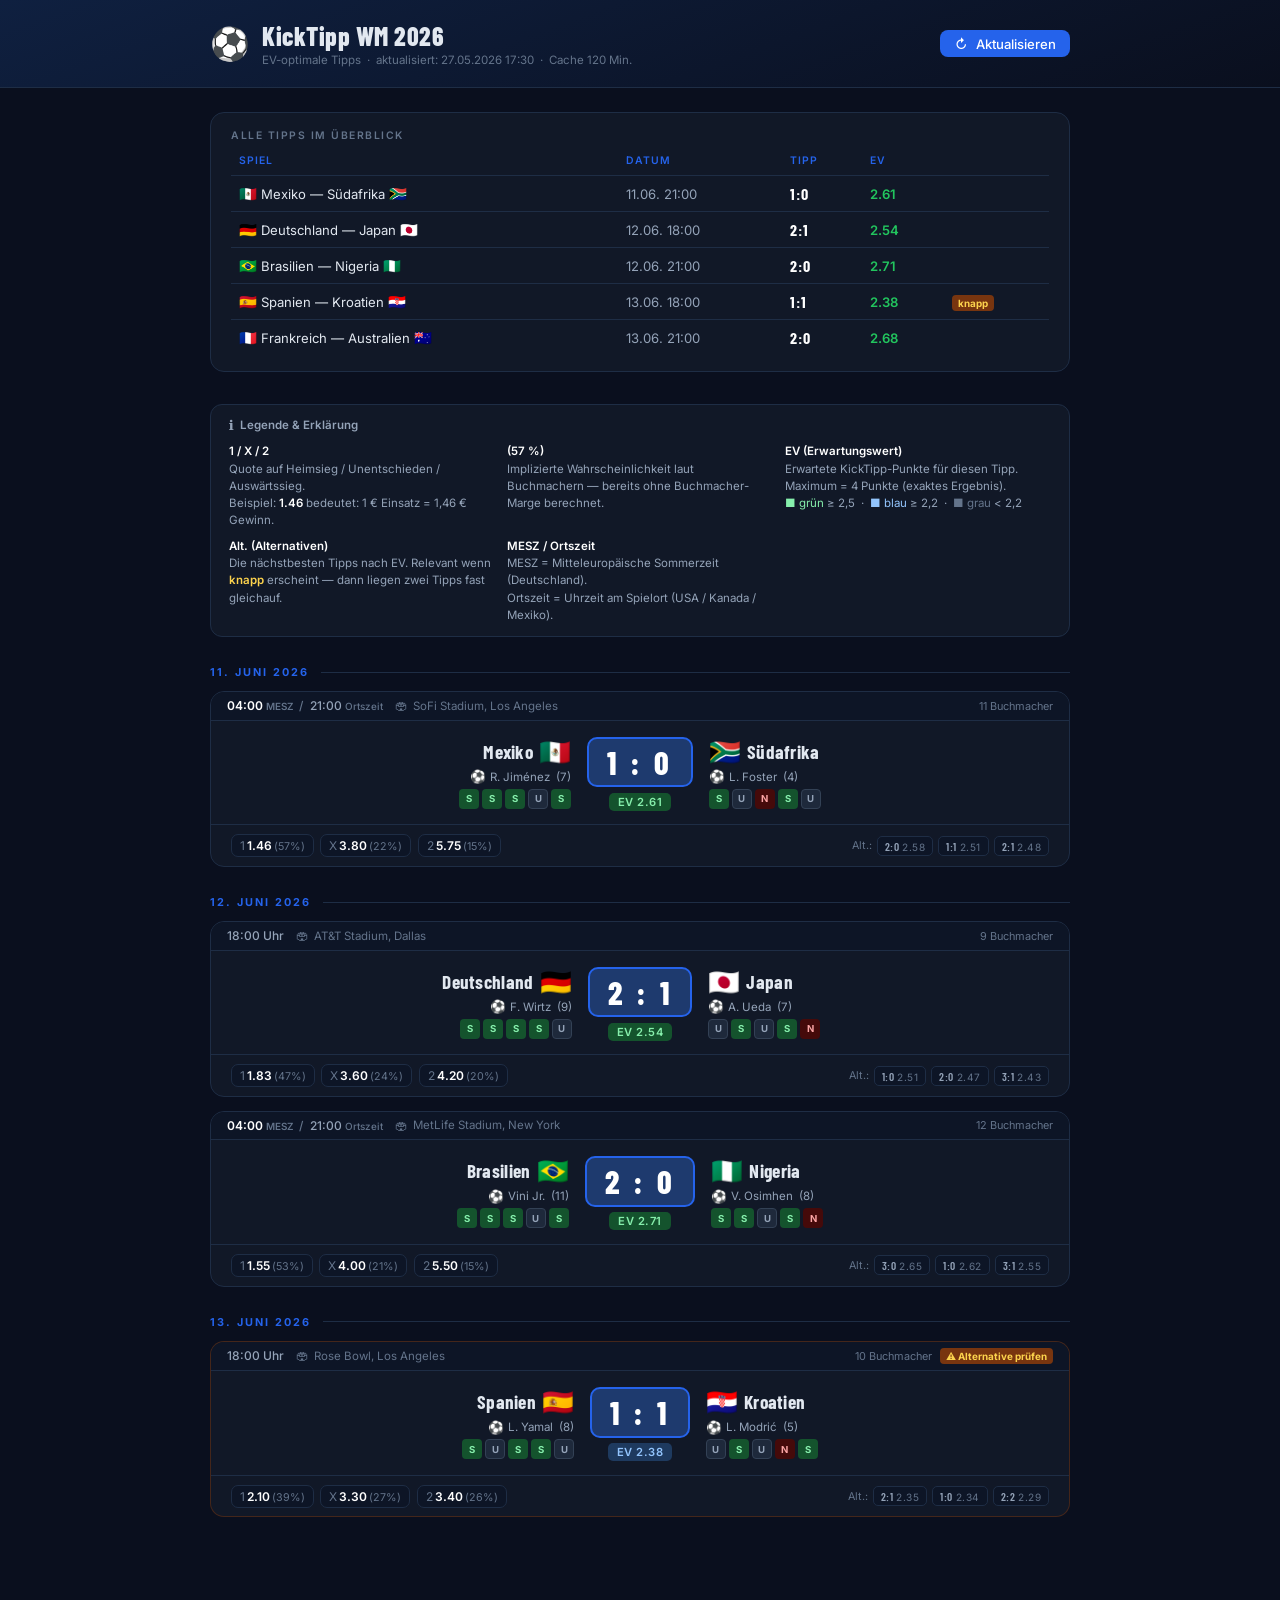
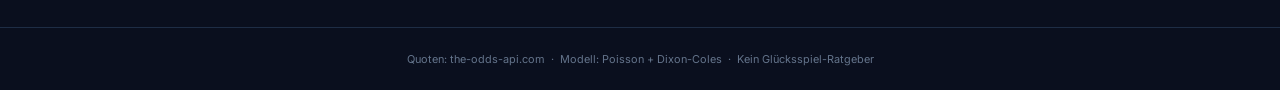
==== preview_demo.html @ 8f8577c2 "Add dual timezone display and odds legend - MESZ (German time) + local venue time shown side by side" ====
<!DOCTYPE html>
<html lang="de">
<head>
  <meta charset="UTF-8">
  <meta name="viewport" content="width=device-width, initial-scale=1">
  <title>KickTipp WM 2026 — Vorschau</title>
  <link rel="preconnect" href="https://fonts.googleapis.com">
  <link rel="preconnect" href="https://fonts.gstatic.com" crossorigin>
  <link href="https://fonts.googleapis.com/css2?family=Barlow+Condensed:wght@400;600;700;800&family=Inter:wght@400;500;600&display=swap" rel="stylesheet">
  <style>
    :root {
      --bg:        #0a0f1e;
      --bg-card:   #111827;
      --bg-inner:  #0d1526;
      --border:    #1e2d45;
      --blue:      #2563eb;
      --blue-dim:  #1e3a6e;
      --green:     #22c55e;
      --text:      #e2e8f0;
      --muted:     #64748b;
      --muted2:    #94a3b8;
      --ff-d: 'Barlow Condensed', sans-serif;
      --ff-b: 'Inter', system-ui, sans-serif;
    }
    *, *::before, *::after { box-sizing: border-box; margin: 0; padding: 0; }
    body { background: var(--bg); color: var(--text); font-family: var(--ff-b); }

    /* HEADER */
    .header { background: linear-gradient(160deg, #0f2040 0%, var(--bg) 100%); border-bottom: 1px solid var(--border); padding: 1.25rem 0; }
    .header-inner { max-width: 900px; margin: 0 auto; padding: 0 1.25rem; display: flex; align-items: center; justify-content: space-between; gap: 1rem; flex-wrap: wrap; }
    .header-logo { display: flex; align-items: center; gap: .75rem; }
    .header-ball { font-size: 2rem; }
    .header-title { font-family: var(--ff-d); font-weight: 800; font-size: 1.6rem; letter-spacing: .5px; }
    .header-sub { font-size: .72rem; color: var(--muted); margin-top: 2px; }
    .btn-refresh { background: var(--blue); color: #fff; border-radius: 8px; padding: .45em 1.1em; font-size: .82rem; font-weight: 500; text-decoration: none; }

    /* LAYOUT */
    .main { max-width: 900px; margin: 0 auto; padding: 1.5rem 1.25rem 4rem; }

    /* SUMMARY */
    .summary { background: var(--bg-card); border: 1px solid var(--border); border-radius: 14px; padding: 1rem 1.25rem; margin-bottom: 2rem; }
    .summary-label { font-size: .65rem; font-weight: 600; color: var(--muted); text-transform: uppercase; letter-spacing: 1.5px; margin-bottom: .75rem; }
    .summary table { width: 100%; border-collapse: collapse; font-size: .82rem; }
    .summary th { font-size: .65rem; font-weight: 600; text-transform: uppercase; letter-spacing: 1px; color: var(--blue); padding: 0 .5rem .5rem; text-align: left; border-bottom: 1px solid var(--border); }
    .summary td { padding: .5rem .5rem; border-bottom: 1px solid var(--border); vertical-align: middle; }
    .summary tr:last-child td { border-bottom: none; }
    .s-flag { font-size: .9rem; margin-right: 4px; }
    .s-tip { font-family: var(--ff-d); font-weight: 700; font-size: 1rem; letter-spacing: 1px; color: #fff; }
    .s-ev { color: var(--green); font-weight: 600; }
    .s-date { color: var(--muted2); white-space: nowrap; }
    .close-badge { background: #78350f; color: #fcd34d; font-size: .62rem; font-weight: 700; border-radius: 4px; padding: 2px 6px; }

    /* DATE HEADER */
    .date-header { font-size: .68rem; font-weight: 700; color: var(--blue); text-transform: uppercase; letter-spacing: 2px; margin: 1.75rem 0 .75rem; display: flex; align-items: center; gap: .75rem; }
    .date-header::after { content: ''; flex: 1; height: 1px; background: var(--border); }

    /* MATCH CARD */
    .match-card { background: var(--bg-card); border: 1px solid var(--border); border-radius: 14px; margin-bottom: .85rem; overflow: hidden; transition: border-color .2s, transform .15s; }
    .match-card:hover { border-color: #2563eb50; transform: translateY(-1px); }
    .match-card.close-call { border-color: #78350f80; }

    /* TOP BAR */
    .card-topbar { background: var(--bg-inner); border-bottom: 1px solid var(--border); padding: .4rem 1rem; display: flex; align-items: center; justify-content: space-between; gap: .75rem; flex-wrap: wrap; }
    .topbar-left { display: flex; align-items: center; gap: .75rem; }
    .card-time { font-size: .75rem; color: var(--muted2); font-weight: 500; display: flex; align-items: center; gap: .4rem; flex-wrap: wrap; }
    .time-de { color: #fff; font-weight: 600; }
    .time-sep { color: var(--muted); }
    .time-local { color: var(--muted2); }
    .time-label { font-size: .62rem; color: var(--muted); }
    .card-stadium { font-size: .72rem; color: var(--muted); display: flex; align-items: center; gap: .3rem; }
    .card-stadium::before { content: '🏟'; font-size: .8rem; }
    .legend { background: var(--bg-card); border: 1px solid var(--border); border-radius: 12px; padding: .75rem 1.1rem; margin-bottom: 1.75rem; }
    .legend summary { font-size: .72rem; font-weight: 600; color: var(--muted2); cursor: pointer; list-style: none; display: flex; align-items: center; gap: .4rem; }
    .legend summary::-webkit-details-marker { display: none; }
    .legend summary::before { content: 'ℹ️'; font-size: .85rem; }
    .legend[open] summary { margin-bottom: .65rem; }
    .legend-grid { display: grid; grid-template-columns: repeat(auto-fill, minmax(200px, 1fr)); gap: .5rem .75rem; }
    .legend-item { font-size: .72rem; color: var(--muted2); line-height: 1.5; }
    .legend-item strong { color: #fff; font-weight: 600; }
    .topbar-right { display: flex; align-items: center; gap: .5rem; }
    .bm-count { font-size: .68rem; color: var(--muted); }

    /* SCOREBOARD */
    .scoreboard { display: grid; grid-template-columns: 1fr auto 1fr; align-items: center; gap: 1rem; padding: 1rem 1.25rem .85rem; }

    .team { display: flex; flex-direction: column; gap: .3rem; }
    .team.home { align-items: flex-end; text-align: right; }
    .team.away { align-items: flex-start; text-align: left; }

    .team-nameline { display: flex; align-items: center; gap: .4rem; }
    .team.home .team-nameline { flex-direction: row-reverse; }
    .team-flag { font-size: 1.6rem; line-height: 1; }
    .team-name { font-family: var(--ff-d); font-weight: 700; font-size: 1.2rem; letter-spacing: .3px; line-height: 1.1; }

    .team-scorer { font-size: .72rem; color: var(--muted2); display: flex; align-items: center; gap: .25rem; }
    .team.home .team-scorer { justify-content: flex-end; }
    .scorer-icon { font-size: .8rem; }

    .form-row { display: flex; gap: 3px; }
    .team.home .form-row { justify-content: flex-end; }
    .form-dot {
      width: 20px; height: 20px; border-radius: 4px;
      font-size: .6rem; font-weight: 700;
      display: flex; align-items: center; justify-content: center;
      letter-spacing: 0;
    }
    .fw { background: #14532d; color: #86efac; }
    .fd { background: #1e293b; color: #94a3b8; border: 1px solid #334155; }
    .fl { background: #450a0a; color: #fca5a5; }

    /* TIP CENTER */
    .tip-center { display: flex; flex-direction: column; align-items: center; gap: .35rem; }
    .tip-score { font-family: var(--ff-d); font-weight: 800; font-size: 2rem; letter-spacing: 4px; color: #fff; background: var(--blue-dim); border: 2px solid var(--blue); border-radius: 10px; padding: .15em .55em; line-height: 1.15; }
    .ev-badge { font-size: .7rem; font-weight: 600; border-radius: 5px; padding: 2px 9px; letter-spacing: .5px; }
    .ev-high { background: #14532d; color: #86efac; }
    .ev-mid  { background: #1e3a5f; color: #93c5fd; }
    .ev-low  { background: #1c1917; color: var(--muted2); }

    /* FOOTER */
    .card-footer { border-top: 1px solid var(--border); padding: .55rem 1.25rem; display: flex; align-items: center; justify-content: space-between; flex-wrap: wrap; gap: .5rem; }
    .odds-row { display: flex; gap: .4rem; flex-wrap: wrap; align-items: center; }
    .odds-pill { background: var(--bg-inner); border: 1px solid var(--border); border-radius: 7px; padding: 3px 8px; font-size: .75rem; white-space: nowrap; }
    .odds-pill .lbl { color: var(--muted); margin-right: 2px; }
    .odds-pill .val { font-weight: 600; color: #fff; }
    .odds-pill .pct { color: var(--muted); font-size: .67rem; margin-left: 2px; }
    .alts { display: flex; align-items: center; gap: .3rem; flex-wrap: wrap; }
    .alts-label { font-size: .67rem; color: var(--muted); }
    .alt-chip { background: var(--bg-inner); border: 1px solid var(--border); border-radius: 5px; padding: 2px 7px; font-size: .72rem; color: var(--muted2); font-family: var(--ff-d); font-weight: 600; letter-spacing: .5px; }
    .alt-ev { color: var(--muted); font-size: .63rem; margin-left: 3px; font-family: var(--ff-b); font-weight: 400; }

    .page-footer { text-align: center; font-size: .68rem; color: var(--muted); padding: 1.5rem 0; border-top: 1px solid var(--border); margin-top: 2rem; }

    @media (max-width: 520px) {
      .team-name { font-size: 1rem; }
      .tip-score { font-size: 1.5rem; letter-spacing: 2px; }
      .scoreboard { gap: .5rem; padding: .8rem .9rem .7rem; }
      .team-flag { font-size: 1.2rem; }
      .card-footer { padding: .5rem .9rem; }
    }
  </style>
</head>
<body>

<header class="header">
  <div class="header-inner">
    <div class="header-logo">
      <div class="header-ball">&#9917;</div>
      <div>
        <div class="header-title">KickTipp WM 2026</div>
        <div class="header-sub">EV-optimale Tipps &nbsp;&middot;&nbsp; aktualisiert: 27.05.2026 17:30 &nbsp;&middot;&nbsp; Cache 120 Min.</div>
      </div>
    </div>
    <a href="#" class="btn-refresh">&#8635;&nbsp; Aktualisieren</a>
  </div>
</header>

<main class="main">

  <!-- Summary -->
  <div class="summary">
    <div class="summary-label">Alle Tipps im &Uuml;berblick</div>
    <table>
      <thead>
        <tr><th>Spiel</th><th>Datum</th><th>Tipp</th><th>EV</th><th></th></tr>
      </thead>
      <tbody>
        <tr>
          <td><span class="s-flag">🇲🇽</span>Mexiko &mdash; S&uuml;dafrika<span class="s-flag" style="margin-left:4px">🇿🇦</span></td>
          <td class="s-date">11.06. 21:00</td><td class="s-tip">1:0</td><td class="s-ev">2.61</td><td></td>
        </tr>
        <tr>
          <td><span class="s-flag">🇩🇪</span>Deutschland &mdash; Japan<span class="s-flag" style="margin-left:4px">🇯🇵</span></td>
          <td class="s-date">12.06. 18:00</td><td class="s-tip">2:1</td><td class="s-ev">2.54</td><td></td>
        </tr>
        <tr>
          <td><span class="s-flag">🇧🇷</span>Brasilien &mdash; Nigeria<span class="s-flag" style="margin-left:4px">🇳🇬</span></td>
          <td class="s-date">12.06. 21:00</td><td class="s-tip">2:0</td><td class="s-ev">2.71</td><td></td>
        </tr>
        <tr>
          <td><span class="s-flag">🇪🇸</span>Spanien &mdash; Kroatien<span class="s-flag" style="margin-left:4px">🇭🇷</span></td>
          <td class="s-date">13.06. 18:00</td><td class="s-tip">1:1</td><td class="s-ev">2.38</td>
          <td><span class="close-badge">knapp</span></td>
        </tr>
        <tr>
          <td><span class="s-flag">🇫🇷</span>Frankreich &mdash; Australien<span class="s-flag" style="margin-left:4px">🇦🇺</span></td>
          <td class="s-date">13.06. 21:00</td><td class="s-tip">2:0</td><td class="s-ev">2.68</td><td></td>
        </tr>
      </tbody>
    </table>
  </div>

  <!-- Legende -->
  <details class="legend" open>
    <summary>Legende &amp; Erkl&auml;rung</summary>
    <div class="legend-grid">
      <div class="legend-item"><strong>1 / X / 2</strong><br>Quote auf Heimsieg&nbsp;/ Unentschieden&nbsp;/ Ausw&auml;rtssieg.<br>Beispiel: <strong>1.46</strong> bedeutet: 1&nbsp;&euro; Einsatz = 1,46&nbsp;&euro; Gewinn.</div>
      <div class="legend-item"><strong>(57&nbsp;%)</strong><br>Implizierte Wahrscheinlichkeit laut Buchmachern &mdash; bereits ohne Buchmacher-Marge berechnet.</div>
      <div class="legend-item"><strong>EV (Erwartungswert)</strong><br>Erwartete KickTipp-Punkte f&uuml;r diesen Tipp. Maximum = 4&nbsp;Punkte (exaktes Ergebnis).<br><span style="color:#86efac">&#9632; gr&uuml;n</span> &ge; 2,5 &nbsp;&middot;&nbsp; <span style="color:#93c5fd">&#9632; blau</span> &ge; 2,2 &nbsp;&middot;&nbsp; <span style="color:#64748b">&#9632; grau</span> &lt; 2,2</div>
      <div class="legend-item"><strong>Alt. (Alternativen)</strong><br>Die n&auml;chstbesten Tipps nach EV. Relevant wenn <strong style="color:#fcd34d">knapp</strong> erscheint &mdash; dann liegen zwei Tipps fast gleichauf.</div>
      <div class="legend-item"><strong>MESZ / Ortszeit</strong><br>MESZ = Mitteleurop&auml;ische Sommerzeit (Deutschland).<br>Ortszeit = Uhrzeit am Spielort (USA / Kanada / Mexiko).</div>
    </div>
  </details>

  <!-- 11. Juni -->
  <div class="date-header">11. Juni 2026</div>

  <div class="match-card">
    <div class="card-topbar">
      <div class="topbar-left">
        <span class="card-time"><span class="time-de">04:00<span class="time-label"> MESZ</span></span><span class="time-sep">/</span><span class="time-local">21:00<span class="time-label"> Ortszeit</span></span></span>
        <span class="card-stadium">SoFi Stadium, Los Angeles</span>
      </div>
      <div class="topbar-right"><span class="bm-count">11 Buchmacher</span></div>
    </div>
    <div class="scoreboard">
      <div class="team home">
        <div class="team-nameline"><span class="team-flag">🇲🇽</span><span class="team-name">Mexiko</span></div>
        <div class="team-scorer"><span class="scorer-icon">⚽</span>R. Jim&eacute;nez &nbsp;(7)</div>
        <div class="form-row">
          <div class="form-dot fw">S</div><div class="form-dot fw">S</div><div class="form-dot fw">S</div><div class="form-dot fd">U</div><div class="form-dot fw">S</div>
        </div>
      </div>
      <div class="tip-center">
        <div class="tip-score">1 : 0</div>
        <span class="ev-badge ev-high">EV 2.61</span>
      </div>
      <div class="team away">
        <div class="team-nameline"><span class="team-flag">🇿🇦</span><span class="team-name">S&uuml;dafrika</span></div>
        <div class="team-scorer"><span class="scorer-icon">⚽</span>L. Foster &nbsp;(4)</div>
        <div class="form-row">
          <div class="form-dot fw">S</div><div class="form-dot fd">U</div><div class="form-dot fl">N</div><div class="form-dot fw">S</div><div class="form-dot fd">U</div>
        </div>
      </div>
    </div>
    <div class="card-footer">
      <div class="odds-row">
        <div class="odds-pill"><span class="lbl">1</span><span class="val">1.46</span><span class="pct">(57%)</span></div>
        <div class="odds-pill"><span class="lbl">X</span><span class="val">3.80</span><span class="pct">(22%)</span></div>
        <div class="odds-pill"><span class="lbl">2</span><span class="val">5.75</span><span class="pct">(15%)</span></div>
      </div>
      <div class="alts">
        <span class="alts-label">Alt.:</span>
        <span class="alt-chip">2:0<span class="alt-ev">2.58</span></span>
        <span class="alt-chip">1:1<span class="alt-ev">2.51</span></span>
        <span class="alt-chip">2:1<span class="alt-ev">2.48</span></span>
      </div>
    </div>
  </div>

  <!-- 12. Juni -->
  <div class="date-header">12. Juni 2026</div>

  <div class="match-card">
    <div class="card-topbar">
      <div class="topbar-left">
        <span class="card-time">18:00 Uhr</span>
        <span class="card-stadium">AT&amp;T Stadium, Dallas</span>
      </div>
      <div class="topbar-right"><span class="bm-count">9 Buchmacher</span></div>
    </div>
    <div class="scoreboard">
      <div class="team home">
        <div class="team-nameline"><span class="team-flag">🇩🇪</span><span class="team-name">Deutschland</span></div>
        <div class="team-scorer"><span class="scorer-icon">⚽</span>F. Wirtz &nbsp;(9)</div>
        <div class="form-row">
          <div class="form-dot fw">S</div><div class="form-dot fw">S</div><div class="form-dot fw">S</div><div class="form-dot fw">S</div><div class="form-dot fd">U</div>
        </div>
      </div>
      <div class="tip-center">
        <div class="tip-score">2 : 1</div>
        <span class="ev-badge ev-high">EV 2.54</span>
      </div>
      <div class="team away">
        <div class="team-nameline"><span class="team-flag">🇯🇵</span><span class="team-name">Japan</span></div>
        <div class="team-scorer"><span class="scorer-icon">⚽</span>A. Ueda &nbsp;(7)</div>
        <div class="form-row">
          <div class="form-dot fd">U</div><div class="form-dot fw">S</div><div class="form-dot fd">U</div><div class="form-dot fw">S</div><div class="form-dot fl">N</div>
        </div>
      </div>
    </div>
    <div class="card-footer">
      <div class="odds-row">
        <div class="odds-pill"><span class="lbl">1</span><span class="val">1.83</span><span class="pct">(47%)</span></div>
        <div class="odds-pill"><span class="lbl">X</span><span class="val">3.60</span><span class="pct">(24%)</span></div>
        <div class="odds-pill"><span class="lbl">2</span><span class="val">4.20</span><span class="pct">(20%)</span></div>
      </div>
      <div class="alts">
        <span class="alts-label">Alt.:</span>
        <span class="alt-chip">1:0<span class="alt-ev">2.51</span></span>
        <span class="alt-chip">2:0<span class="alt-ev">2.47</span></span>
        <span class="alt-chip">3:1<span class="alt-ev">2.43</span></span>
      </div>
    </div>
  </div>

  <div class="match-card">
    <div class="card-topbar">
      <div class="topbar-left">
        <span class="card-time"><span class="time-de">04:00<span class="time-label"> MESZ</span></span><span class="time-sep">/</span><span class="time-local">21:00<span class="time-label"> Ortszeit</span></span></span>
        <span class="card-stadium">MetLife Stadium, New York</span>
      </div>
      <div class="topbar-right"><span class="bm-count">12 Buchmacher</span></div>
    </div>
    <div class="scoreboard">
      <div class="team home">
        <div class="team-nameline"><span class="team-flag">🇧🇷</span><span class="team-name">Brasilien</span></div>
        <div class="team-scorer"><span class="scorer-icon">⚽</span>Vini Jr. &nbsp;(11)</div>
        <div class="form-row">
          <div class="form-dot fw">S</div><div class="form-dot fw">S</div><div class="form-dot fw">S</div><div class="form-dot fd">U</div><div class="form-dot fw">S</div>
        </div>
      </div>
      <div class="tip-center">
        <div class="tip-score">2 : 0</div>
        <span class="ev-badge ev-high">EV 2.71</span>
      </div>
      <div class="team away">
        <div class="team-nameline"><span class="team-flag">🇳🇬</span><span class="team-name">Nigeria</span></div>
        <div class="team-scorer"><span class="scorer-icon">⚽</span>V. Osimhen &nbsp;(8)</div>
        <div class="form-row">
          <div class="form-dot fw">S</div><div class="form-dot fw">S</div><div class="form-dot fd">U</div><div class="form-dot fw">S</div><div class="form-dot fl">N</div>
        </div>
      </div>
    </div>
    <div class="card-footer">
      <div class="odds-row">
        <div class="odds-pill"><span class="lbl">1</span><span class="val">1.55</span><span class="pct">(53%)</span></div>
        <div class="odds-pill"><span class="lbl">X</span><span class="val">4.00</span><span class="pct">(21%)</span></div>
        <div class="odds-pill"><span class="lbl">2</span><span class="val">5.50</span><span class="pct">(15%)</span></div>
      </div>
      <div class="alts">
        <span class="alts-label">Alt.:</span>
        <span class="alt-chip">3:0<span class="alt-ev">2.65</span></span>
        <span class="alt-chip">1:0<span class="alt-ev">2.62</span></span>
        <span class="alt-chip">3:1<span class="alt-ev">2.55</span></span>
      </div>
    </div>
  </div>

  <!-- 13. Juni -->
  <div class="date-header">13. Juni 2026</div>

  <div class="match-card close-call">
    <div class="card-topbar">
      <div class="topbar-left">
        <span class="card-time">18:00 Uhr</span>
        <span class="card-stadium">Rose Bowl, Los Angeles</span>
      </div>
      <div class="topbar-right">
        <span class="bm-count">10 Buchmacher</span>
        <span class="close-badge">&#9888; Alternative pr&uuml;fen</span>
      </div>
    </div>
    <div class="scoreboard">
      <div class="team home">
        <div class="team-nameline"><span class="team-flag">🇪🇸</span><span class="team-name">Spanien</span></div>
        <div class="team-scorer"><span class="scorer-icon">⚽</span>L. Yamal &nbsp;(8)</div>
        <div class="form-row">
          <div class="form-dot fw">S</div><div class="form-dot fd">U</div><div class="form-dot fw">S</div><div class="form-dot fw">S</div><div class="form-dot fd">U</div>
        </div>
      </div>
      <div class="tip-center">
        <div class="tip-score">1 : 1</div>
        <span class="ev-badge ev-mid">EV 2.38</span>
      </div>
      <div class="team away">
        <div class="team-nameline"><span class="team-flag">🇭🇷</span><span class="team-name">Kroatien</span></div>
        <div class="team-scorer"><span class="scorer-icon">⚽</span>L. Modri&#263; &nbsp;(5)</div>
        <div class="form-row">
          <div class="form-dot fd">U</div><div class="form-dot fw">S</div><div class="form-dot fd">U</div><div class="form-dot fl">N</div><div class="form-dot fw">S</div>
        </div>
      </div>
    </div>
    <div class="card-footer">
      <div class="odds-row">
        <div class="odds-pill"><span class="lbl">1</span><span class="val">2.10</span><span class="pct">(39%)</span></div>
        <div class="odds-pill"><span class="lbl">X</span><span class="val">3.30</span><span class="pct">(27%)</span></div>
        <div class="odds-pill"><span class="lbl">2</span><span class="val">3.40</span><span class="pct">(26%)</span></div>
      </div>
      <div class="alts">
        <span class="alts-label">Alt.:</span>
        <span class="alt-chip">2:1<span class="alt-ev">2.35</span></span>
        <span class="alt-chip">1:0<span class="alt-ev">2.34</span></span>
        <span class="alt-chip">2:2<span class="alt-ev">2.29</span></span>
      </div>
    </div>
  </div>

</main>

<footer class="page-footer">
  Quoten: the-odds-api.com &nbsp;&middot;&nbsp; Modell: Poisson + Dixon-Coles &nbsp;&middot;&nbsp; Kein Gl&uuml;cksspiel-Ratgeber
</footer>
</body>
</html>
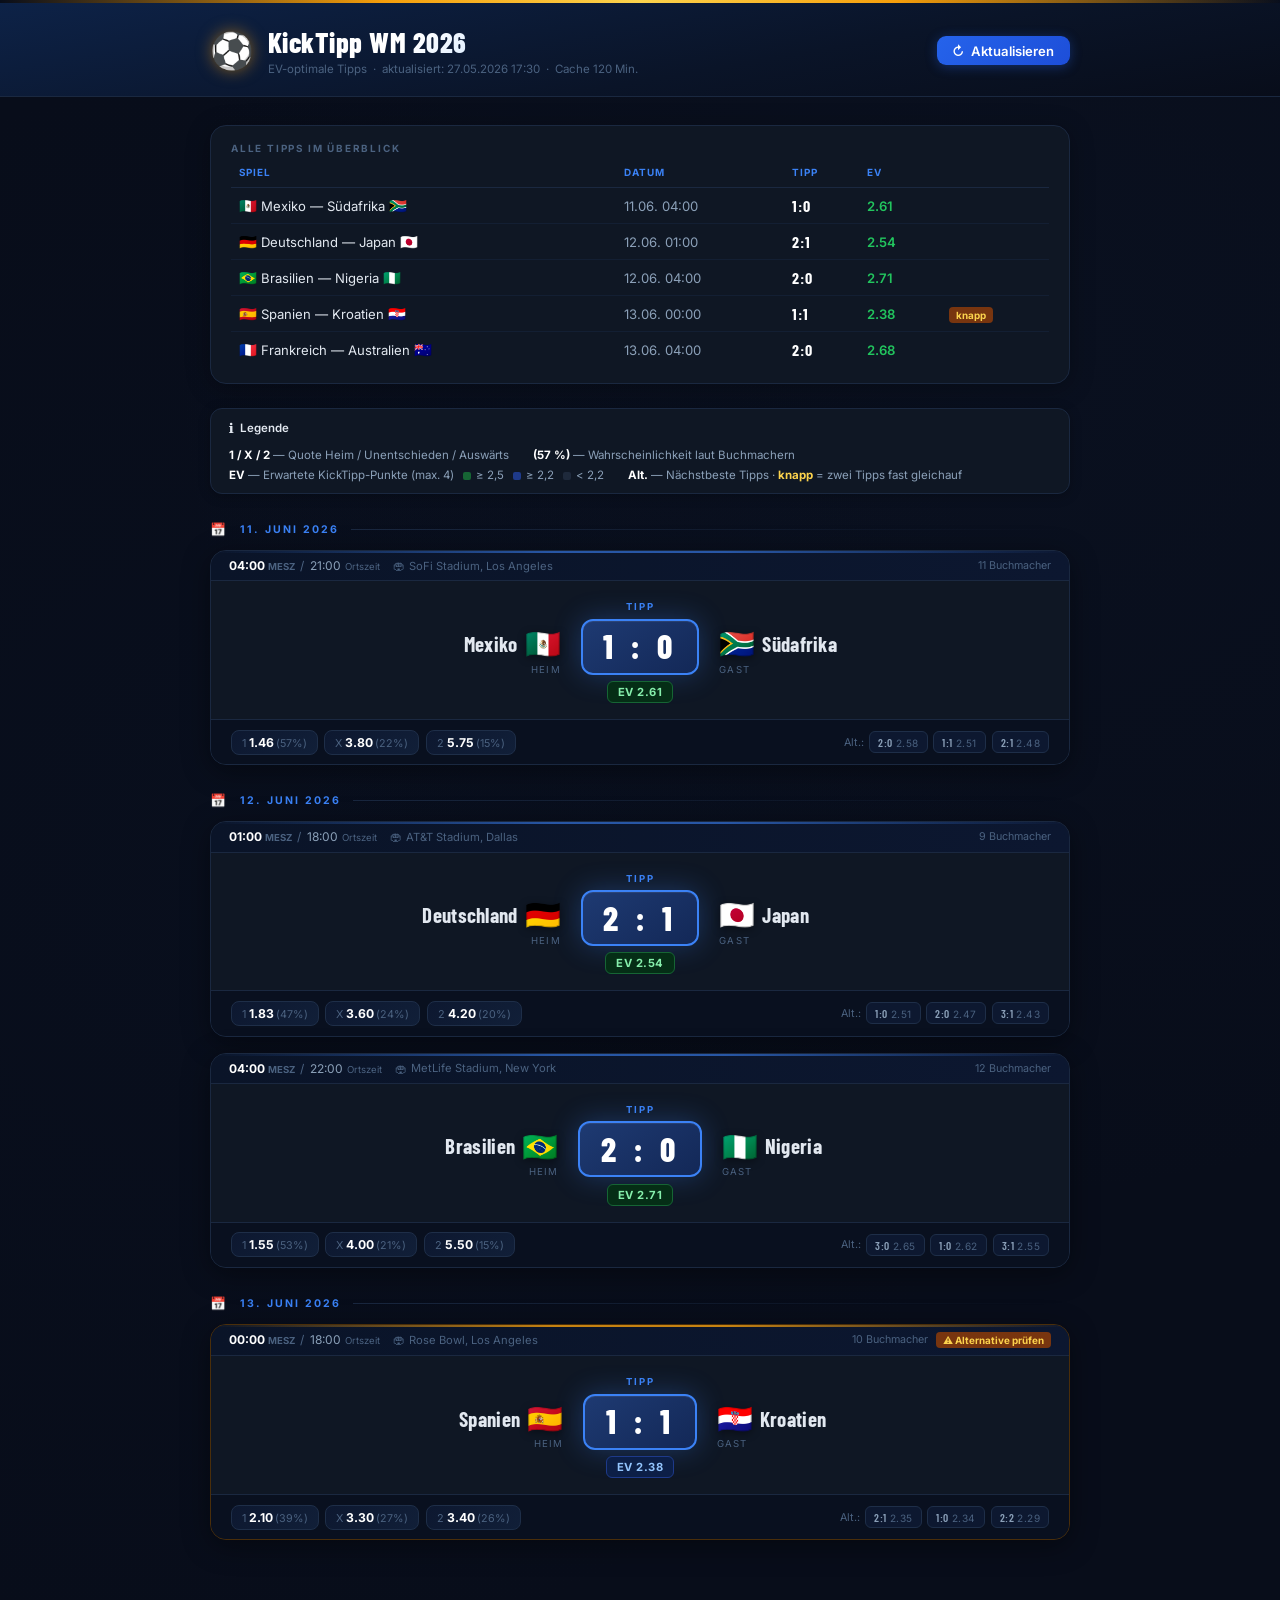
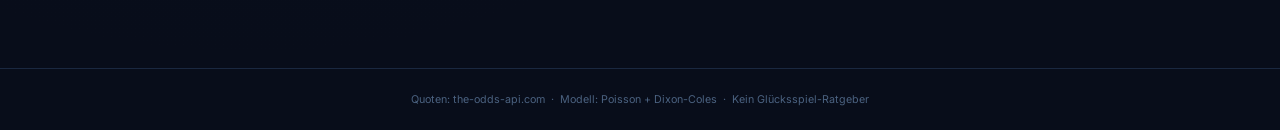
==== commit aeb1c893: "Polish UI: gold accent line, card glow effects, simplified legend - Gold WM trophy gradient accent a" ====
--- a/preview_demo.html
+++ b/preview_demo.html
@@ -9,133 +9,232 @@
   <link href="https://fonts.googleapis.com/css2?family=Barlow+Condensed:wght@400;600;700;800&family=Inter:wght@400;500;600&display=swap" rel="stylesheet">
   <style>
     :root {
-      --bg:        #0a0f1e;
-      --bg-card:   #111827;
-      --bg-inner:  #0d1526;
-      --border:    #1e2d45;
-      --blue:      #2563eb;
-      --blue-dim:  #1e3a6e;
-      --green:     #22c55e;
-      --text:      #e2e8f0;
-      --muted:     #64748b;
-      --muted2:    #94a3b8;
+      --bg:       #080d1a;
+      --bg-card:  #0f1724;
+      --bg-inner: #090e1c;
+      --border:   #1a2840;
+      --blue:     #3b82f6;
+      --blue-dim: #172554;
+      --gold:     #f59e0b;
+      --green:    #22c55e;
+      --text:     #e2e8f0;
+      --muted:    #4b6280;
+      --muted2:   #8ba0b8;
       --ff-d: 'Barlow Condensed', sans-serif;
       --ff-b: 'Inter', system-ui, sans-serif;
     }
     *, *::before, *::after { box-sizing: border-box; margin: 0; padding: 0; }
-    body { background: var(--bg); color: var(--text); font-family: var(--ff-b); }
-
-    /* HEADER */
-    .header { background: linear-gradient(160deg, #0f2040 0%, var(--bg) 100%); border-bottom: 1px solid var(--border); padding: 1.25rem 0; }
-    .header-inner { max-width: 900px; margin: 0 auto; padding: 0 1.25rem; display: flex; align-items: center; justify-content: space-between; gap: 1rem; flex-wrap: wrap; }
-    .header-logo { display: flex; align-items: center; gap: .75rem; }
-    .header-ball { font-size: 2rem; }
-    .header-title { font-family: var(--ff-d); font-weight: 800; font-size: 1.6rem; letter-spacing: .5px; }
-    .header-sub { font-size: .72rem; color: var(--muted); margin-top: 2px; }
-    .btn-refresh { background: var(--blue); color: #fff; border-radius: 8px; padding: .45em 1.1em; font-size: .82rem; font-weight: 500; text-decoration: none; }
-
-    /* LAYOUT */
-    .main { max-width: 900px; margin: 0 auto; padding: 1.5rem 1.25rem 4rem; }
-
-    /* SUMMARY */
-    .summary { background: var(--bg-card); border: 1px solid var(--border); border-radius: 14px; padding: 1rem 1.25rem; margin-bottom: 2rem; }
-    .summary-label { font-size: .65rem; font-weight: 600; color: var(--muted); text-transform: uppercase; letter-spacing: 1.5px; margin-bottom: .75rem; }
+
+    body {
+      background: var(--bg);
+      color: var(--text);
+      font-family: var(--ff-b);
+      /* Subtiles Hintergrundraster */
+      background-image: radial-gradient(circle at 20% 50%, #0e1e3a18 0%, transparent 60%),
+                        radial-gradient(circle at 80% 20%, #1a2e5218 0%, transparent 50%);
+    }
+
+    /* Goldene WM-Akzentlinie ganz oben */
+    body::before {
+      content: '';
+      display: block;
+      height: 3px;
+      background: linear-gradient(90deg, transparent 0%, var(--gold) 30%, #fcd34d 50%, var(--gold) 70%, transparent 100%);
+    }
+
+    /* ── HEADER ──────────────────────────────── */
+    .header {
+      background: linear-gradient(170deg, #0d2247 0%, #0a1428 60%, var(--bg) 100%);
+      border-bottom: 1px solid var(--border);
+      padding: 1.4rem 0 1.2rem;
+    }
+    .header-inner {
+      max-width: 900px; margin: 0 auto; padding: 0 1.25rem;
+      display: flex; align-items: center; justify-content: space-between; gap: 1rem; flex-wrap: wrap;
+    }
+    .header-logo { display: flex; align-items: center; gap: .85rem; }
+    .header-ball { font-size: 2.2rem; filter: drop-shadow(0 0 8px #f59e0b80); }
+    .header-title {
+      font-family: var(--ff-d); font-weight: 800; font-size: 1.75rem; letter-spacing: .5px;
+      background: linear-gradient(135deg, #fff 40%, #93c5fd 100%);
+      -webkit-background-clip: text; -webkit-text-fill-color: transparent; background-clip: text;
+    }
+    .header-sub { font-size: .72rem; color: var(--muted); margin-top: 3px; }
+    .btn-refresh {
+      background: linear-gradient(135deg, #2563eb 0%, #1d4ed8 100%);
+      color: #fff; border-radius: 9px; padding: .5em 1.2em;
+      font-size: .82rem; font-weight: 600; text-decoration: none;
+      box-shadow: 0 2px 12px rgba(37, 99, 235, 0.35);
+      transition: box-shadow .2s, transform .15s;
+    }
+    .btn-refresh:hover { box-shadow: 0 4px 20px rgba(37,99,235,.5); transform: translateY(-1px); color: #fff; }
+
+    /* ── LAYOUT ──────────────────────────────── */
+    .main { max-width: 900px; margin: 0 auto; padding: 1.75rem 1.25rem 5rem; }
+
+    /* ── SUMMARY ─────────────────────────────── */
+    .summary {
+      background: var(--bg-card);
+      border: 1px solid var(--border);
+      border-radius: 16px;
+      padding: 1rem 1.25rem;
+      margin-bottom: 1.5rem;
+      box-shadow: 0 4px 24px rgba(0,0,0,.3);
+    }
+    .summary-label { font-size: .62rem; font-weight: 700; color: var(--muted); text-transform: uppercase; letter-spacing: 1.8px; margin-bottom: .8rem; }
     .summary table { width: 100%; border-collapse: collapse; font-size: .82rem; }
-    .summary th { font-size: .65rem; font-weight: 600; text-transform: uppercase; letter-spacing: 1px; color: var(--blue); padding: 0 .5rem .5rem; text-align: left; border-bottom: 1px solid var(--border); }
-    .summary td { padding: .5rem .5rem; border-bottom: 1px solid var(--border); vertical-align: middle; }
+    .summary th { font-size: .62rem; font-weight: 700; text-transform: uppercase; letter-spacing: 1px; color: var(--blue); padding: 0 .5rem .55rem; text-align: left; border-bottom: 1px solid var(--border); }
+    .summary td { padding: .5rem .5rem; border-bottom: 1px solid #131f33; vertical-align: middle; }
+    .summary tbody tr:hover td { background: rgba(59,130,246,.04); }
     .summary tr:last-child td { border-bottom: none; }
     .s-flag { font-size: .9rem; margin-right: 4px; }
     .s-tip { font-family: var(--ff-d); font-weight: 700; font-size: 1rem; letter-spacing: 1px; color: #fff; }
     .s-ev { color: var(--green); font-weight: 600; }
     .s-date { color: var(--muted2); white-space: nowrap; }
-    .close-badge { background: #78350f; color: #fcd34d; font-size: .62rem; font-weight: 700; border-radius: 4px; padding: 2px 6px; }
-
-    /* DATE HEADER */
-    .date-header { font-size: .68rem; font-weight: 700; color: var(--blue); text-transform: uppercase; letter-spacing: 2px; margin: 1.75rem 0 .75rem; display: flex; align-items: center; gap: .75rem; }
-    .date-header::after { content: ''; flex: 1; height: 1px; background: var(--border); }
-
-    /* MATCH CARD */
-    .match-card { background: var(--bg-card); border: 1px solid var(--border); border-radius: 14px; margin-bottom: .85rem; overflow: hidden; transition: border-color .2s, transform .15s; }
-    .match-card:hover { border-color: #2563eb50; transform: translateY(-1px); }
-    .match-card.close-call { border-color: #78350f80; }
-
-    /* TOP BAR */
-    .card-topbar { background: var(--bg-inner); border-bottom: 1px solid var(--border); padding: .4rem 1rem; display: flex; align-items: center; justify-content: space-between; gap: .75rem; flex-wrap: wrap; }
-    .topbar-left { display: flex; align-items: center; gap: .75rem; }
-    .card-time { font-size: .75rem; color: var(--muted2); font-weight: 500; display: flex; align-items: center; gap: .4rem; flex-wrap: wrap; }
-    .time-de { color: #fff; font-weight: 600; }
+    .close-badge { background: #78350f; color: #fcd34d; font-size: .62rem; font-weight: 700; border-radius: 4px; padding: 2px 7px; }
+
+    /* ── LEGENDE ─────────────────────────────── */
+    .legend {
+      background: var(--bg-card);
+      border: 1px solid var(--border);
+      border-radius: 12px;
+      padding: .7rem 1.1rem;
+      margin-bottom: 1.75rem;
+      box-shadow: 0 2px 12px rgba(0,0,0,.25);
+    }
+    .legend summary {
+      font-size: .72rem; font-weight: 600; color: var(--muted2);
+      cursor: pointer; list-style: none; display: flex; align-items: center; gap: .4rem;
+    }
+    .legend summary::-webkit-details-marker { display: none; }
+    .legend summary::before { content: 'ℹ️'; font-size: .85rem; }
+    .legend[open] summary { color: var(--text); margin-bottom: .7rem; }
+    .legend-row {
+      display: flex; flex-wrap: wrap; gap: .4rem 1.5rem;
+    }
+    .legend-item { font-size: .72rem; color: var(--muted2); white-space: nowrap; }
+    .legend-item strong { color: #fff; }
+    .ev-dot { display: inline-block; width: 8px; height: 8px; border-radius: 2px; margin-right: 2px; vertical-align: middle; }
+
+    /* ── DATE HEADER ─────────────────────────── */
+    .date-header {
+      font-size: .66rem; font-weight: 700; color: var(--blue); text-transform: uppercase;
+      letter-spacing: 2px; margin: 1.75rem 0 .8rem;
+      display: flex; align-items: center; gap: .75rem;
+    }
+    .date-header::before { content: '📅'; font-size: .8rem; }
+    .date-header::after { content: ''; flex: 1; height: 1px; background: linear-gradient(90deg, var(--border) 0%, transparent 100%); }
+
+    /* ── MATCH CARD ──────────────────────────── */
+    .match-card {
+      background: var(--bg-card);
+      border: 1px solid var(--border);
+      border-radius: 16px;
+      margin-bottom: 1rem;
+      overflow: hidden;
+      box-shadow: 0 6px 28px rgba(0,0,0,.4);
+      transition: box-shadow .25s, transform .2s, border-color .2s;
+      position: relative;
+    }
+    .match-card::before {
+      content: '';
+      position: absolute; top: 0; left: 0; right: 0; height: 2px;
+      background: linear-gradient(90deg, transparent 0%, var(--blue) 40%, var(--blue) 60%, transparent 100%);
+      opacity: .6;
+    }
+    .match-card:hover { box-shadow: 0 10px 40px rgba(0,0,0,.5); transform: translateY(-2px); border-color: #2a3f60; }
+    .match-card.close-call::before { background: linear-gradient(90deg, transparent 0%, var(--gold) 40%, var(--gold) 60%, transparent 100%); opacity: .8; }
+    .match-card.close-call { border-color: #4a2e0a; }
+
+    /* ── TOPBAR ──────────────────────────────── */
+    .card-topbar {
+      background: linear-gradient(90deg, #0a1428 0%, #0c1730 100%);
+      border-bottom: 1px solid var(--border);
+      padding: .45rem 1.1rem;
+      display: flex; align-items: center; justify-content: space-between; gap: .75rem; flex-wrap: wrap;
+    }
+    .topbar-left { display: flex; align-items: center; gap: .8rem; }
+    .card-time { font-size: .75rem; color: var(--muted2); display: flex; align-items: center; gap: .35rem; flex-wrap: wrap; }
+    .time-de { color: #fff; font-weight: 700; }
     .time-sep { color: var(--muted); }
     .time-local { color: var(--muted2); }
-    .time-label { font-size: .62rem; color: var(--muted); }
-    .card-stadium { font-size: .72rem; color: var(--muted); display: flex; align-items: center; gap: .3rem; }
-    .card-stadium::before { content: '🏟'; font-size: .8rem; }
-    .legend { background: var(--bg-card); border: 1px solid var(--border); border-radius: 12px; padding: .75rem 1.1rem; margin-bottom: 1.75rem; }
-    .legend summary { font-size: .72rem; font-weight: 600; color: var(--muted2); cursor: pointer; list-style: none; display: flex; align-items: center; gap: .4rem; }
-    .legend summary::-webkit-details-marker { display: none; }
-    .legend summary::before { content: 'ℹ️'; font-size: .85rem; }
-    .legend[open] summary { margin-bottom: .65rem; }
-    .legend-grid { display: grid; grid-template-columns: repeat(auto-fill, minmax(200px, 1fr)); gap: .5rem .75rem; }
-    .legend-item { font-size: .72rem; color: var(--muted2); line-height: 1.5; }
-    .legend-item strong { color: #fff; font-weight: 600; }
+    .time-label { font-size: .6rem; color: var(--muted); margin-left: 1px; }
+    .card-stadium { font-size: .7rem; color: var(--muted); display: flex; align-items: center; gap: .25rem; }
+    .card-stadium::before { content: '🏟'; font-size: .75rem; }
     .topbar-right { display: flex; align-items: center; gap: .5rem; }
-    .bm-count { font-size: .68rem; color: var(--muted); }
-
-    /* SCOREBOARD */
-    .scoreboard { display: grid; grid-template-columns: 1fr auto 1fr; align-items: center; gap: 1rem; padding: 1rem 1.25rem .85rem; }
-
+    .bm-count { font-size: .67rem; color: var(--muted); }
+
+    /* ── SCOREBOARD ──────────────────────────── */
+    .scoreboard {
+      display: grid; grid-template-columns: 1fr auto 1fr;
+      align-items: center; gap: 1.25rem;
+      padding: 1.25rem 1.25rem 1rem;
+    }
     .team { display: flex; flex-direction: column; gap: .3rem; }
     .team.home { align-items: flex-end; text-align: right; }
     .team.away { align-items: flex-start; text-align: left; }
-
-    .team-nameline { display: flex; align-items: center; gap: .4rem; }
+    .team-nameline { display: flex; align-items: center; gap: .45rem; }
     .team.home .team-nameline { flex-direction: row-reverse; }
-    .team-flag { font-size: 1.6rem; line-height: 1; }
-    .team-name { font-family: var(--ff-d); font-weight: 700; font-size: 1.2rem; letter-spacing: .3px; line-height: 1.1; }
-
-    .team-scorer { font-size: .72rem; color: var(--muted2); display: flex; align-items: center; gap: .25rem; }
-    .team.home .team-scorer { justify-content: flex-end; }
-    .scorer-icon { font-size: .8rem; }
-
-    .form-row { display: flex; gap: 3px; }
-    .team.home .form-row { justify-content: flex-end; }
-    .form-dot {
-      width: 20px; height: 20px; border-radius: 4px;
-      font-size: .6rem; font-weight: 700;
-      display: flex; align-items: center; justify-content: center;
-      letter-spacing: 0;
-    }
-    .fw { background: #14532d; color: #86efac; }
-    .fd { background: #1e293b; color: #94a3b8; border: 1px solid #334155; }
-    .fl { background: #450a0a; color: #fca5a5; }
-
-    /* TIP CENTER */
-    .tip-center { display: flex; flex-direction: column; align-items: center; gap: .35rem; }
-    .tip-score { font-family: var(--ff-d); font-weight: 800; font-size: 2rem; letter-spacing: 4px; color: #fff; background: var(--blue-dim); border: 2px solid var(--blue); border-radius: 10px; padding: .15em .55em; line-height: 1.15; }
-    .ev-badge { font-size: .7rem; font-weight: 600; border-radius: 5px; padding: 2px 9px; letter-spacing: .5px; }
-    .ev-high { background: #14532d; color: #86efac; }
-    .ev-mid  { background: #1e3a5f; color: #93c5fd; }
-    .ev-low  { background: #1c1917; color: var(--muted2); }
-
-    /* FOOTER */
-    .card-footer { border-top: 1px solid var(--border); padding: .55rem 1.25rem; display: flex; align-items: center; justify-content: space-between; flex-wrap: wrap; gap: .5rem; }
+    .team-flag { font-size: 1.8rem; line-height: 1; filter: drop-shadow(0 2px 4px rgba(0,0,0,.4)); }
+    .team-name { font-family: var(--ff-d); font-weight: 700; font-size: 1.3rem; letter-spacing: .3px; line-height: 1.1; }
+    .team-role { font-size: .6rem; color: var(--muted); text-transform: uppercase; letter-spacing: 1.2px; }
+
+    /* ── TIP CENTER ──────────────────────────── */
+    .tip-center { display: flex; flex-direction: column; align-items: center; gap: .4rem; }
+    .tip-label { font-size: .6rem; font-weight: 700; letter-spacing: 2px; text-transform: uppercase; color: var(--blue); }
+    .tip-score {
+      font-family: var(--ff-d); font-weight: 800; font-size: 2.1rem;
+      letter-spacing: 5px; color: #fff;
+      background: linear-gradient(145deg, #1e3a72 0%, #132857 100%);
+      border: 2px solid #3b82f6;
+      border-radius: 12px; padding: .2em .6em; line-height: 1.15;
+      box-shadow: 0 0 28px rgba(59,130,246,.3), inset 0 1px 0 rgba(255,255,255,.07);
+    }
+    .ev-badge { font-size: .7rem; font-weight: 700; border-radius: 6px; padding: 3px 10px; letter-spacing: .5px; }
+    .ev-high { background: #052e16; color: #86efac; border: 1px solid #166534; }
+    .ev-mid  { background: #0c1f47; color: #93c5fd; border: 1px solid #1e3a8a; }
+    .ev-low  { background: #141414; color: #64748b;  border: 1px solid #1e293b; }
+
+    /* ── CARD FOOTER ─────────────────────────── */
+    .card-footer {
+      border-top: 1px solid var(--border);
+      background: #09101f;
+      padding: .6rem 1.25rem;
+      display: flex; align-items: center; justify-content: space-between; flex-wrap: wrap; gap: .5rem;
+    }
     .odds-row { display: flex; gap: .4rem; flex-wrap: wrap; align-items: center; }
-    .odds-pill { background: var(--bg-inner); border: 1px solid var(--border); border-radius: 7px; padding: 3px 8px; font-size: .75rem; white-space: nowrap; }
-    .odds-pill .lbl { color: var(--muted); margin-right: 2px; }
-    .odds-pill .val { font-weight: 600; color: #fff; }
+    .odds-pill {
+      background: linear-gradient(135deg, #0d1830 0%, #111f38 100%);
+      border: 1px solid #1e2e48;
+      border-radius: 8px; padding: 4px 10px; font-size: .76rem; white-space: nowrap;
+      transition: border-color .15s;
+    }
+    .odds-pill:hover { border-color: #3b82f660; }
+    .odds-pill .lbl { color: var(--muted); margin-right: 3px; font-size: .68rem; }
+    .odds-pill .val { font-weight: 700; color: #fff; }
     .odds-pill .pct { color: var(--muted); font-size: .67rem; margin-left: 2px; }
-    .alts { display: flex; align-items: center; gap: .3rem; flex-wrap: wrap; }
+    .alts { display: flex; align-items: center; gap: .35rem; flex-wrap: wrap; }
     .alts-label { font-size: .67rem; color: var(--muted); }
-    .alt-chip { background: var(--bg-inner); border: 1px solid var(--border); border-radius: 5px; padding: 2px 7px; font-size: .72rem; color: var(--muted2); font-family: var(--ff-d); font-weight: 600; letter-spacing: .5px; }
+    .alt-chip {
+      background: #0d1830; border: 1px solid #1e2e48;
+      border-radius: 6px; padding: 3px 8px;
+      font-size: .72rem; color: var(--muted2);
+      font-family: var(--ff-d); font-weight: 600; letter-spacing: .5px;
+    }
     .alt-ev { color: var(--muted); font-size: .63rem; margin-left: 3px; font-family: var(--ff-b); font-weight: 400; }
 
-    .page-footer { text-align: center; font-size: .68rem; color: var(--muted); padding: 1.5rem 0; border-top: 1px solid var(--border); margin-top: 2rem; }
-
+    /* ── FOOTER ──────────────────────────────── */
+    .page-footer {
+      text-align: center; font-size: .67rem; color: var(--muted);
+      padding: 1.5rem 0; border-top: 1px solid var(--border); margin-top: 2rem;
+    }
+
+    /* ── RESPONSIVE ──────────────────────────── */
     @media (max-width: 520px) {
       .team-name { font-size: 1rem; }
-      .tip-score { font-size: 1.5rem; letter-spacing: 2px; }
-      .scoreboard { gap: .5rem; padding: .8rem .9rem .7rem; }
-      .team-flag { font-size: 1.2rem; }
-      .card-footer { padding: .5rem .9rem; }
+      .tip-score { font-size: 1.6rem; letter-spacing: 3px; }
+      .scoreboard { gap: .5rem; padding: .9rem .9rem .75rem; }
+      .team-flag { font-size: 1.3rem; }
     }
   </style>
 </head>
@@ -164,40 +263,28 @@
         <tr><th>Spiel</th><th>Datum</th><th>Tipp</th><th>EV</th><th></th></tr>
       </thead>
       <tbody>
-        <tr>
-          <td><span class="s-flag">🇲🇽</span>Mexiko &mdash; S&uuml;dafrika<span class="s-flag" style="margin-left:4px">🇿🇦</span></td>
-          <td class="s-date">11.06. 21:00</td><td class="s-tip">1:0</td><td class="s-ev">2.61</td><td></td>
-        </tr>
-        <tr>
-          <td><span class="s-flag">🇩🇪</span>Deutschland &mdash; Japan<span class="s-flag" style="margin-left:4px">🇯🇵</span></td>
-          <td class="s-date">12.06. 18:00</td><td class="s-tip">2:1</td><td class="s-ev">2.54</td><td></td>
-        </tr>
-        <tr>
-          <td><span class="s-flag">🇧🇷</span>Brasilien &mdash; Nigeria<span class="s-flag" style="margin-left:4px">🇳🇬</span></td>
-          <td class="s-date">12.06. 21:00</td><td class="s-tip">2:0</td><td class="s-ev">2.71</td><td></td>
-        </tr>
-        <tr>
-          <td><span class="s-flag">🇪🇸</span>Spanien &mdash; Kroatien<span class="s-flag" style="margin-left:4px">🇭🇷</span></td>
-          <td class="s-date">13.06. 18:00</td><td class="s-tip">1:1</td><td class="s-ev">2.38</td>
-          <td><span class="close-badge">knapp</span></td>
-        </tr>
-        <tr>
-          <td><span class="s-flag">🇫🇷</span>Frankreich &mdash; Australien<span class="s-flag" style="margin-left:4px">🇦🇺</span></td>
-          <td class="s-date">13.06. 21:00</td><td class="s-tip">2:0</td><td class="s-ev">2.68</td><td></td>
-        </tr>
+        <tr><td><span class="s-flag">🇲🇽</span>Mexiko &mdash; S&uuml;dafrika<span class="s-flag" style="margin-left:4px">🇿🇦</span></td><td class="s-date">11.06. 04:00</td><td class="s-tip">1:0</td><td class="s-ev">2.61</td><td></td></tr>
+        <tr><td><span class="s-flag">🇩🇪</span>Deutschland &mdash; Japan<span class="s-flag" style="margin-left:4px">🇯🇵</span></td><td class="s-date">12.06. 01:00</td><td class="s-tip">2:1</td><td class="s-ev">2.54</td><td></td></tr>
+        <tr><td><span class="s-flag">🇧🇷</span>Brasilien &mdash; Nigeria<span class="s-flag" style="margin-left:4px">🇳🇬</span></td><td class="s-date">12.06. 04:00</td><td class="s-tip">2:0</td><td class="s-ev">2.71</td><td></td></tr>
+        <tr><td><span class="s-flag">🇪🇸</span>Spanien &mdash; Kroatien<span class="s-flag" style="margin-left:4px">🇭🇷</span></td><td class="s-date">13.06. 00:00</td><td class="s-tip">1:1</td><td class="s-ev">2.38</td><td><span class="close-badge">knapp</span></td></tr>
+        <tr><td><span class="s-flag">🇫🇷</span>Frankreich &mdash; Australien<span class="s-flag" style="margin-left:4px">🇦🇺</span></td><td class="s-date">13.06. 04:00</td><td class="s-tip">2:0</td><td class="s-ev">2.68</td><td></td></tr>
       </tbody>
     </table>
   </div>
 
   <!-- Legende -->
   <details class="legend" open>
-    <summary>Legende &amp; Erkl&auml;rung</summary>
-    <div class="legend-grid">
-      <div class="legend-item"><strong>1 / X / 2</strong><br>Quote auf Heimsieg&nbsp;/ Unentschieden&nbsp;/ Ausw&auml;rtssieg.<br>Beispiel: <strong>1.46</strong> bedeutet: 1&nbsp;&euro; Einsatz = 1,46&nbsp;&euro; Gewinn.</div>
-      <div class="legend-item"><strong>(57&nbsp;%)</strong><br>Implizierte Wahrscheinlichkeit laut Buchmachern &mdash; bereits ohne Buchmacher-Marge berechnet.</div>
-      <div class="legend-item"><strong>EV (Erwartungswert)</strong><br>Erwartete KickTipp-Punkte f&uuml;r diesen Tipp. Maximum = 4&nbsp;Punkte (exaktes Ergebnis).<br><span style="color:#86efac">&#9632; gr&uuml;n</span> &ge; 2,5 &nbsp;&middot;&nbsp; <span style="color:#93c5fd">&#9632; blau</span> &ge; 2,2 &nbsp;&middot;&nbsp; <span style="color:#64748b">&#9632; grau</span> &lt; 2,2</div>
-      <div class="legend-item"><strong>Alt. (Alternativen)</strong><br>Die n&auml;chstbesten Tipps nach EV. Relevant wenn <strong style="color:#fcd34d">knapp</strong> erscheint &mdash; dann liegen zwei Tipps fast gleichauf.</div>
-      <div class="legend-item"><strong>MESZ / Ortszeit</strong><br>MESZ = Mitteleurop&auml;ische Sommerzeit (Deutschland).<br>Ortszeit = Uhrzeit am Spielort (USA / Kanada / Mexiko).</div>
+    <summary>Legende</summary>
+    <div class="legend-row">
+      <div class="legend-item"><strong>1 / X / 2</strong> &mdash; Quote Heim&nbsp;/ Unentschieden&nbsp;/ Ausw&auml;rts</div>
+      <div class="legend-item"><strong>(57&nbsp;%)</strong> &mdash; Wahrscheinlichkeit laut Buchmachern</div>
+      <div class="legend-item">
+        <strong>EV</strong> &mdash; Erwartete KickTipp-Punkte (max.&nbsp;4) &nbsp;
+        <span class="ev-dot" style="background:#166534"></span>&nbsp;&ge;&nbsp;2,5 &nbsp;
+        <span class="ev-dot" style="background:#1e3a8a"></span>&nbsp;&ge;&nbsp;2,2 &nbsp;
+        <span class="ev-dot" style="background:#1e293b"></span>&nbsp;&lt;&nbsp;2,2
+      </div>
+      <div class="legend-item"><strong>Alt.</strong> &mdash; N&auml;chstbeste Tipps &middot; <strong style="color:#fcd34d">knapp</strong> = zwei Tipps fast gleichauf</div>
     </div>
   </details>
 
@@ -207,7 +294,11 @@
   <div class="match-card">
     <div class="card-topbar">
       <div class="topbar-left">
-        <span class="card-time"><span class="time-de">04:00<span class="time-label"> MESZ</span></span><span class="time-sep">/</span><span class="time-local">21:00<span class="time-label"> Ortszeit</span></span></span>
+        <span class="card-time">
+          <span class="time-de">04:00<span class="time-label"> MESZ</span></span>
+          <span class="time-sep">/</span>
+          <span class="time-local">21:00<span class="time-label"> Ortszeit</span></span>
+        </span>
         <span class="card-stadium">SoFi Stadium, Los Angeles</span>
       </div>
       <div class="topbar-right"><span class="bm-count">11 Buchmacher</span></div>
@@ -215,21 +306,16 @@
     <div class="scoreboard">
       <div class="team home">
         <div class="team-nameline"><span class="team-flag">🇲🇽</span><span class="team-name">Mexiko</span></div>
-        <div class="team-scorer"><span class="scorer-icon">⚽</span>R. Jim&eacute;nez &nbsp;(7)</div>
-        <div class="form-row">
-          <div class="form-dot fw">S</div><div class="form-dot fw">S</div><div class="form-dot fw">S</div><div class="form-dot fd">U</div><div class="form-dot fw">S</div>
-        </div>
+        <span class="team-role">Heim</span>
       </div>
       <div class="tip-center">
+        <div class="tip-label">Tipp</div>
         <div class="tip-score">1 : 0</div>
         <span class="ev-badge ev-high">EV 2.61</span>
       </div>
       <div class="team away">
         <div class="team-nameline"><span class="team-flag">🇿🇦</span><span class="team-name">S&uuml;dafrika</span></div>
-        <div class="team-scorer"><span class="scorer-icon">⚽</span>L. Foster &nbsp;(4)</div>
-        <div class="form-row">
-          <div class="form-dot fw">S</div><div class="form-dot fd">U</div><div class="form-dot fl">N</div><div class="form-dot fw">S</div><div class="form-dot fd">U</div>
-        </div>
+        <span class="team-role">Gast</span>
       </div>
     </div>
     <div class="card-footer">
@@ -253,7 +339,11 @@
   <div class="match-card">
     <div class="card-topbar">
       <div class="topbar-left">
-        <span class="card-time">18:00 Uhr</span>
+        <span class="card-time">
+          <span class="time-de">01:00<span class="time-label"> MESZ</span></span>
+          <span class="time-sep">/</span>
+          <span class="time-local">18:00<span class="time-label"> Ortszeit</span></span>
+        </span>
         <span class="card-stadium">AT&amp;T Stadium, Dallas</span>
       </div>
       <div class="topbar-right"><span class="bm-count">9 Buchmacher</span></div>
@@ -261,21 +351,16 @@
     <div class="scoreboard">
       <div class="team home">
         <div class="team-nameline"><span class="team-flag">🇩🇪</span><span class="team-name">Deutschland</span></div>
-        <div class="team-scorer"><span class="scorer-icon">⚽</span>F. Wirtz &nbsp;(9)</div>
-        <div class="form-row">
-          <div class="form-dot fw">S</div><div class="form-dot fw">S</div><div class="form-dot fw">S</div><div class="form-dot fw">S</div><div class="form-dot fd">U</div>
-        </div>
+        <span class="team-role">Heim</span>
       </div>
       <div class="tip-center">
+        <div class="tip-label">Tipp</div>
         <div class="tip-score">2 : 1</div>
         <span class="ev-badge ev-high">EV 2.54</span>
       </div>
       <div class="team away">
         <div class="team-nameline"><span class="team-flag">🇯🇵</span><span class="team-name">Japan</span></div>
-        <div class="team-scorer"><span class="scorer-icon">⚽</span>A. Ueda &nbsp;(7)</div>
-        <div class="form-row">
-          <div class="form-dot fd">U</div><div class="form-dot fw">S</div><div class="form-dot fd">U</div><div class="form-dot fw">S</div><div class="form-dot fl">N</div>
-        </div>
+        <span class="team-role">Gast</span>
       </div>
     </div>
     <div class="card-footer">
@@ -296,7 +381,11 @@
   <div class="match-card">
     <div class="card-topbar">
       <div class="topbar-left">
-        <span class="card-time"><span class="time-de">04:00<span class="time-label"> MESZ</span></span><span class="time-sep">/</span><span class="time-local">21:00<span class="time-label"> Ortszeit</span></span></span>
+        <span class="card-time">
+          <span class="time-de">04:00<span class="time-label"> MESZ</span></span>
+          <span class="time-sep">/</span>
+          <span class="time-local">22:00<span class="time-label"> Ortszeit</span></span>
+        </span>
         <span class="card-stadium">MetLife Stadium, New York</span>
       </div>
       <div class="topbar-right"><span class="bm-count">12 Buchmacher</span></div>
@@ -304,21 +393,16 @@
     <div class="scoreboard">
       <div class="team home">
         <div class="team-nameline"><span class="team-flag">🇧🇷</span><span class="team-name">Brasilien</span></div>
-        <div class="team-scorer"><span class="scorer-icon">⚽</span>Vini Jr. &nbsp;(11)</div>
-        <div class="form-row">
-          <div class="form-dot fw">S</div><div class="form-dot fw">S</div><div class="form-dot fw">S</div><div class="form-dot fd">U</div><div class="form-dot fw">S</div>
-        </div>
+        <span class="team-role">Heim</span>
       </div>
       <div class="tip-center">
+        <div class="tip-label">Tipp</div>
         <div class="tip-score">2 : 0</div>
         <span class="ev-badge ev-high">EV 2.71</span>
       </div>
       <div class="team away">
         <div class="team-nameline"><span class="team-flag">🇳🇬</span><span class="team-name">Nigeria</span></div>
-        <div class="team-scorer"><span class="scorer-icon">⚽</span>V. Osimhen &nbsp;(8)</div>
-        <div class="form-row">
-          <div class="form-dot fw">S</div><div class="form-dot fw">S</div><div class="form-dot fd">U</div><div class="form-dot fw">S</div><div class="form-dot fl">N</div>
-        </div>
+        <span class="team-role">Gast</span>
       </div>
     </div>
     <div class="card-footer">
@@ -342,7 +426,11 @@
   <div class="match-card close-call">
     <div class="card-topbar">
       <div class="topbar-left">
-        <span class="card-time">18:00 Uhr</span>
+        <span class="card-time">
+          <span class="time-de">00:00<span class="time-label"> MESZ</span></span>
+          <span class="time-sep">/</span>
+          <span class="time-local">18:00<span class="time-label"> Ortszeit</span></span>
+        </span>
         <span class="card-stadium">Rose Bowl, Los Angeles</span>
       </div>
       <div class="topbar-right">
@@ -353,21 +441,16 @@
     <div class="scoreboard">
       <div class="team home">
         <div class="team-nameline"><span class="team-flag">🇪🇸</span><span class="team-name">Spanien</span></div>
-        <div class="team-scorer"><span class="scorer-icon">⚽</span>L. Yamal &nbsp;(8)</div>
-        <div class="form-row">
-          <div class="form-dot fw">S</div><div class="form-dot fd">U</div><div class="form-dot fw">S</div><div class="form-dot fw">S</div><div class="form-dot fd">U</div>
-        </div>
+        <span class="team-role">Heim</span>
       </div>
       <div class="tip-center">
+        <div class="tip-label">Tipp</div>
         <div class="tip-score">1 : 1</div>
         <span class="ev-badge ev-mid">EV 2.38</span>
       </div>
       <div class="team away">
         <div class="team-nameline"><span class="team-flag">🇭🇷</span><span class="team-name">Kroatien</span></div>
-        <div class="team-scorer"><span class="scorer-icon">⚽</span>L. Modri&#263; &nbsp;(5)</div>
-        <div class="form-row">
-          <div class="form-dot fd">U</div><div class="form-dot fw">S</div><div class="form-dot fd">U</div><div class="form-dot fl">N</div><div class="form-dot fw">S</div>
-        </div>
+        <span class="team-role">Gast</span>
       </div>
     </div>
     <div class="card-footer">
